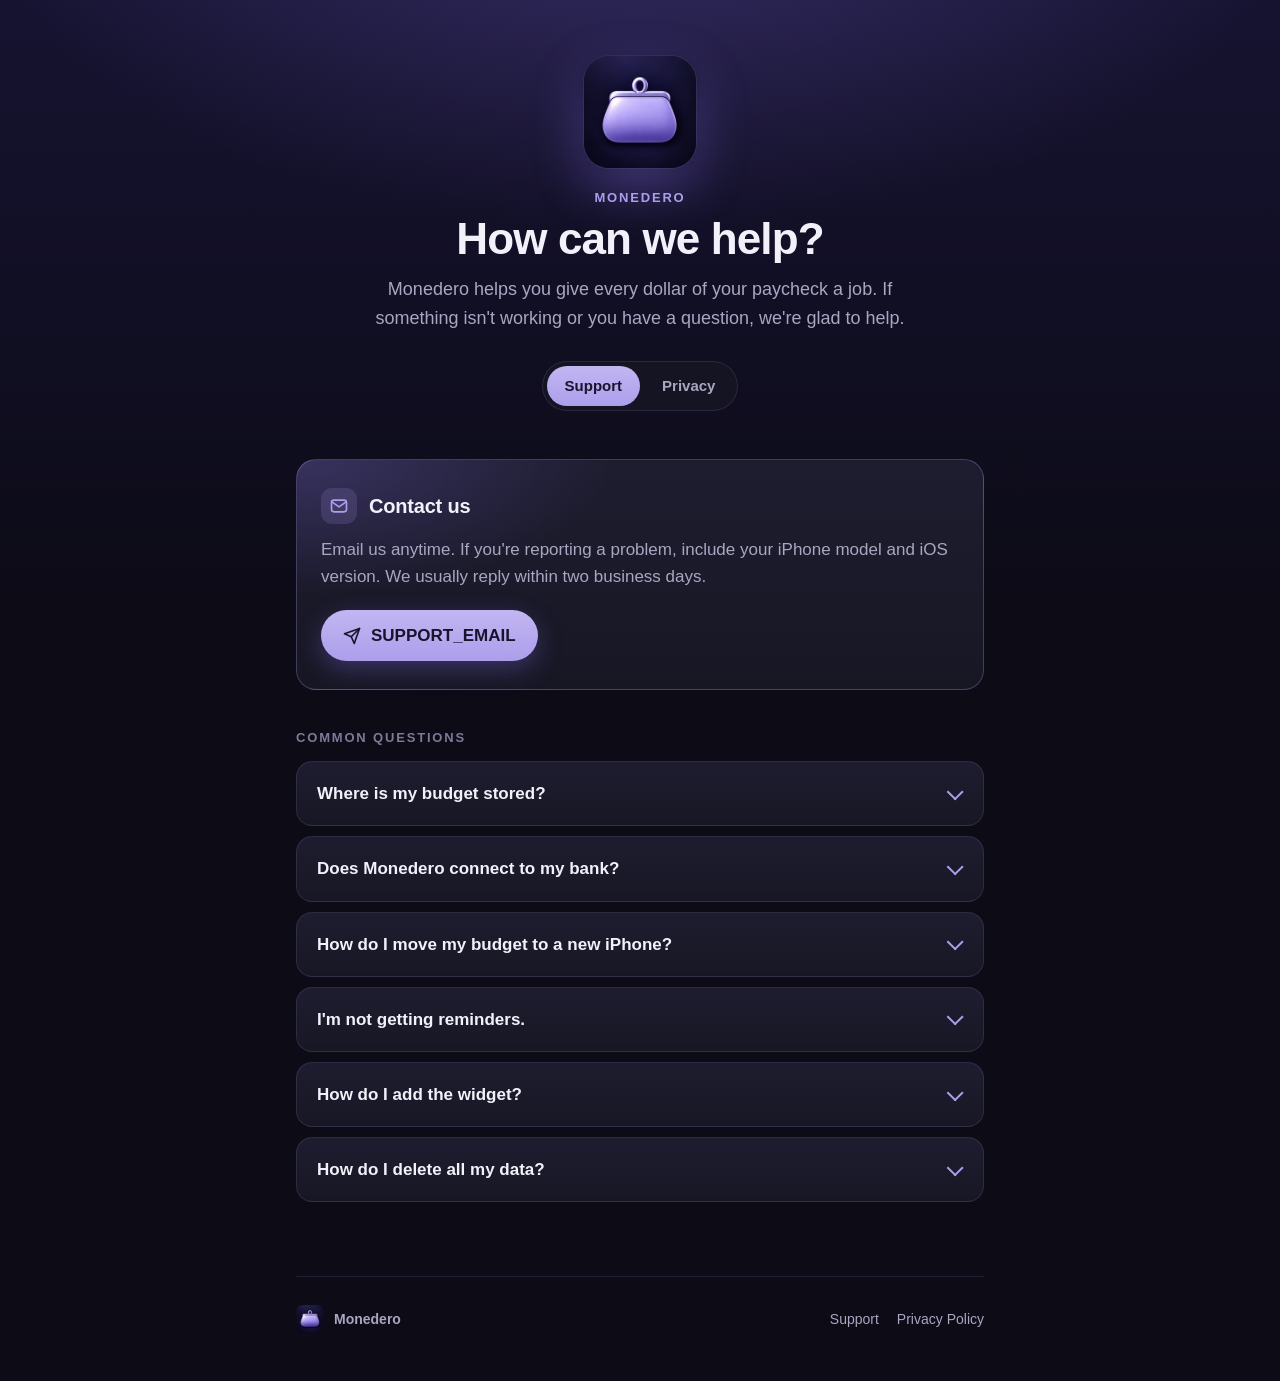
==== index.html @ c55773bd "Monedero support and privacy pages" ====
<!doctype html>
<html lang="en">
<head>
<meta charset="utf-8">
<meta name="viewport" content="width=device-width, initial-scale=1">
<title>Monedero</title>
<meta http-equiv="refresh" content="0; url=support.html">
<link rel="canonical" href="support.html">
</head>
<body>
<p><a href="support.html">Monedero Support</a> · <a href="privacy.html">Privacy Policy</a></p>
</body>
</html>
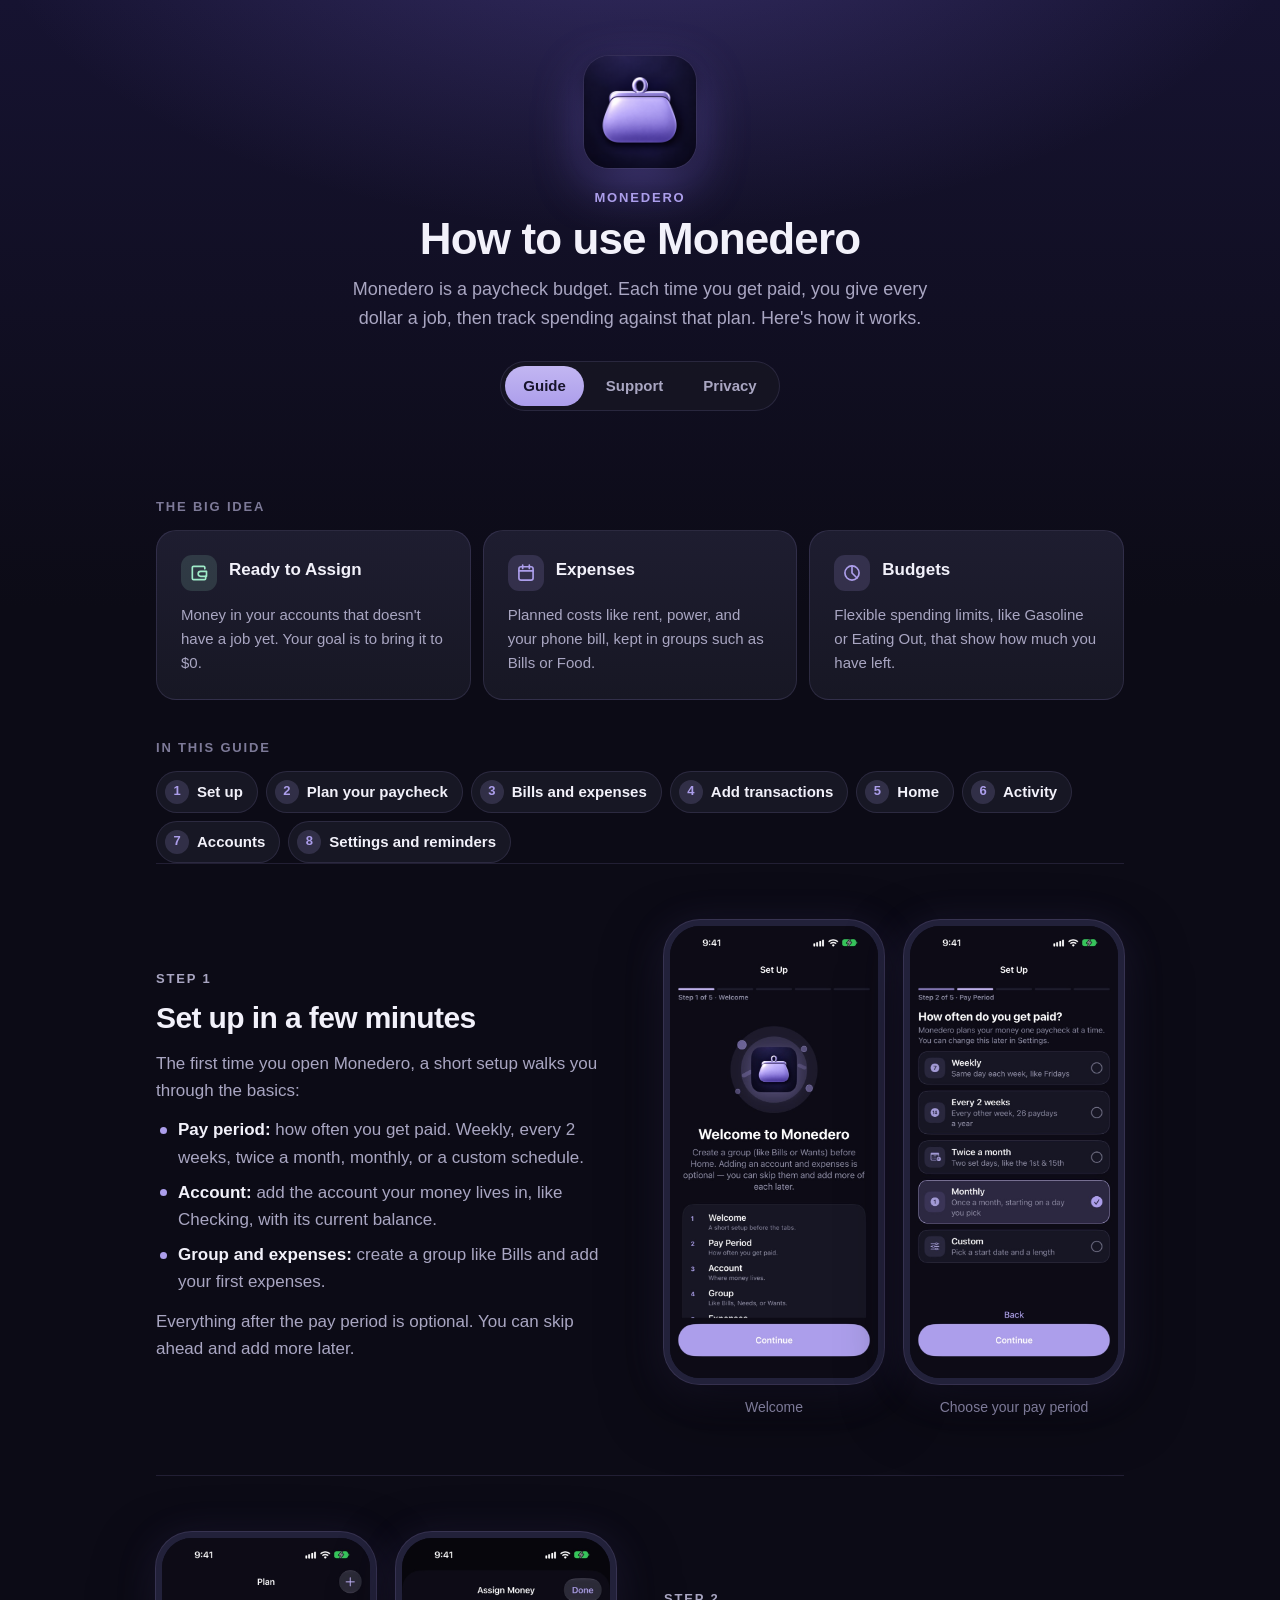
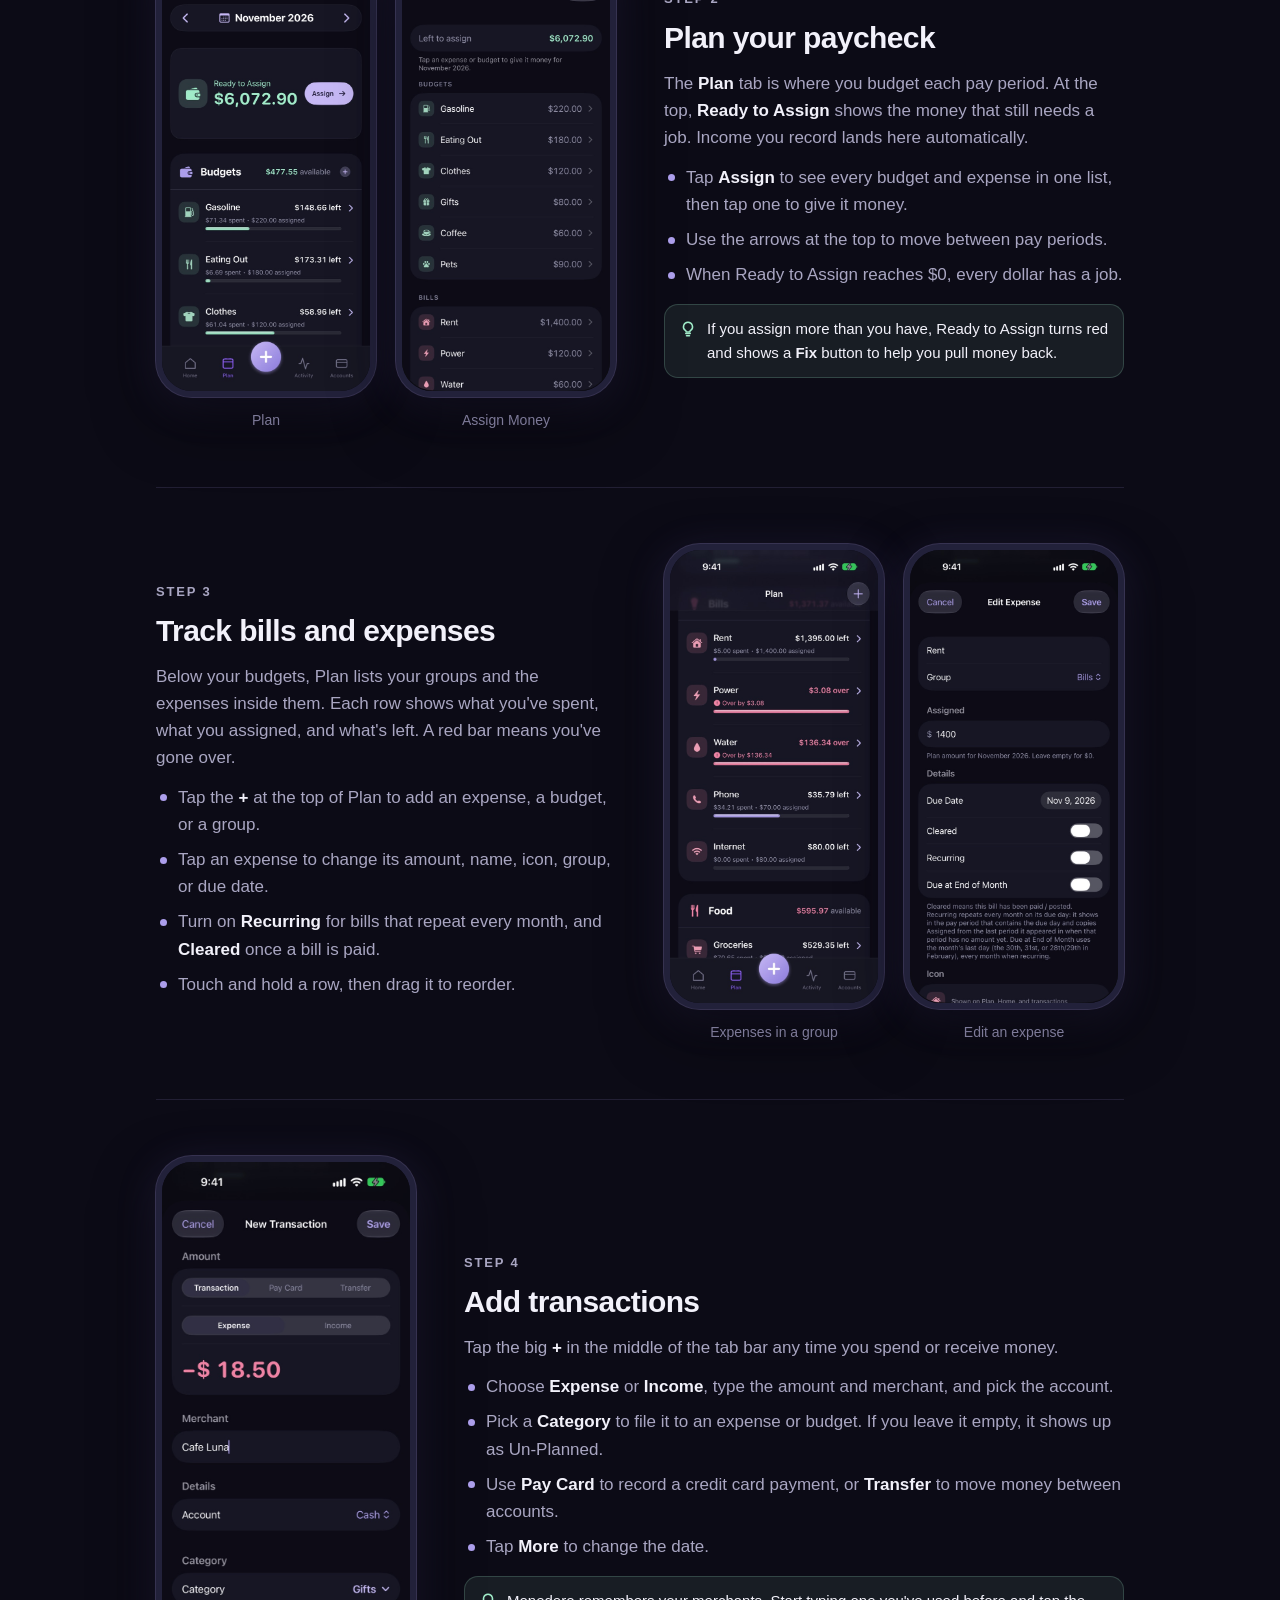
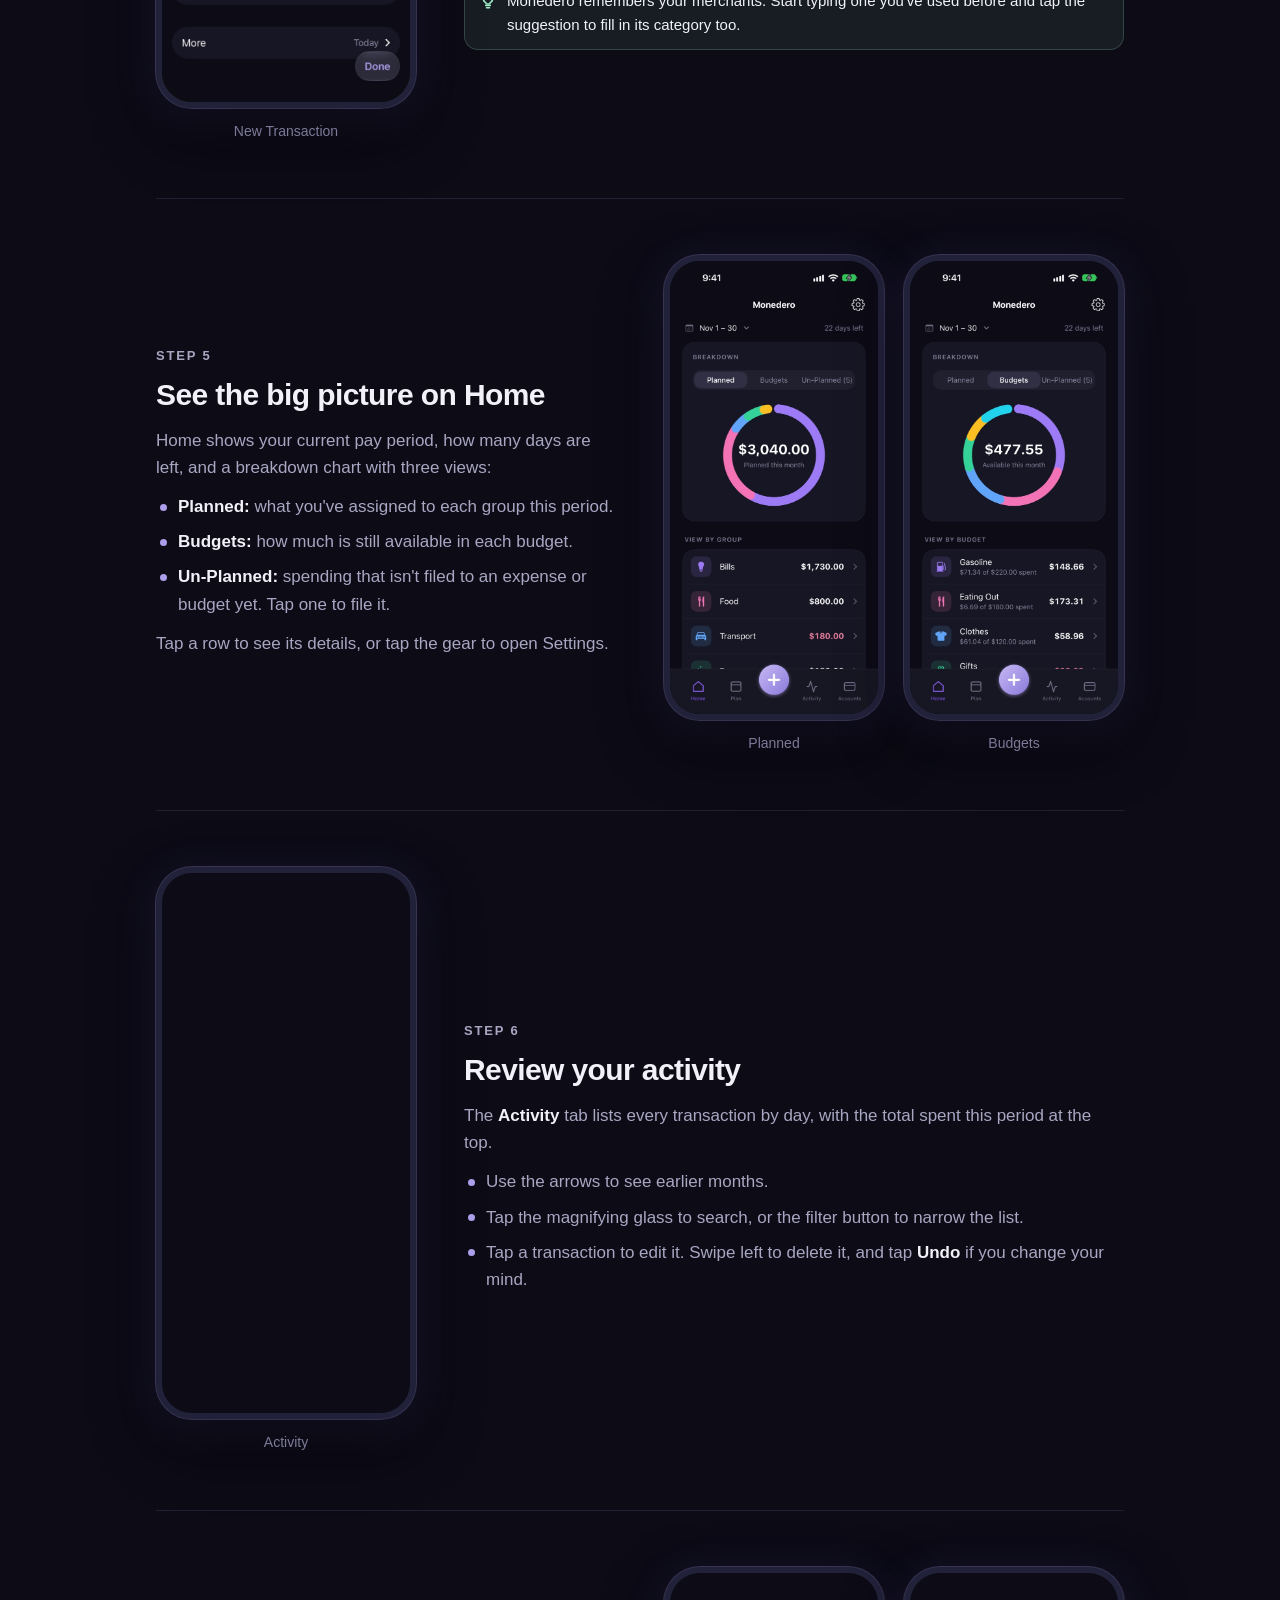
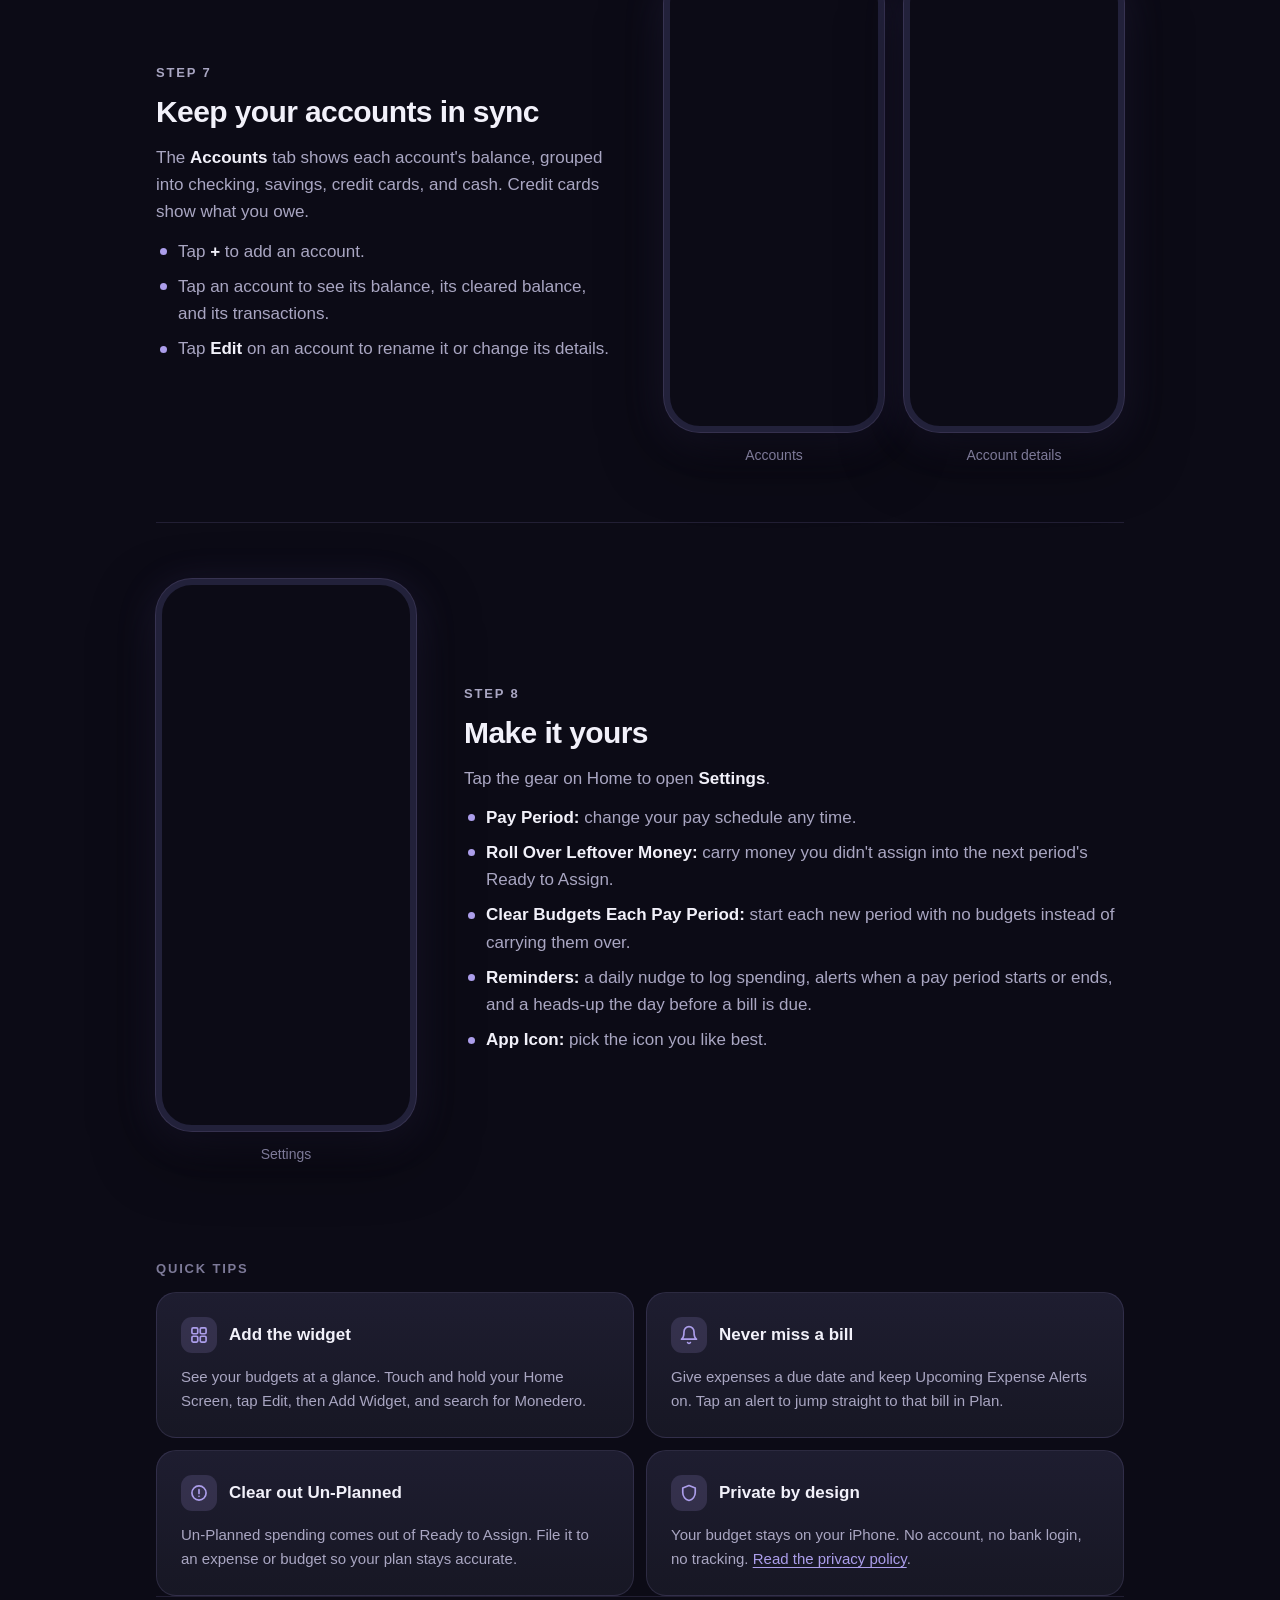
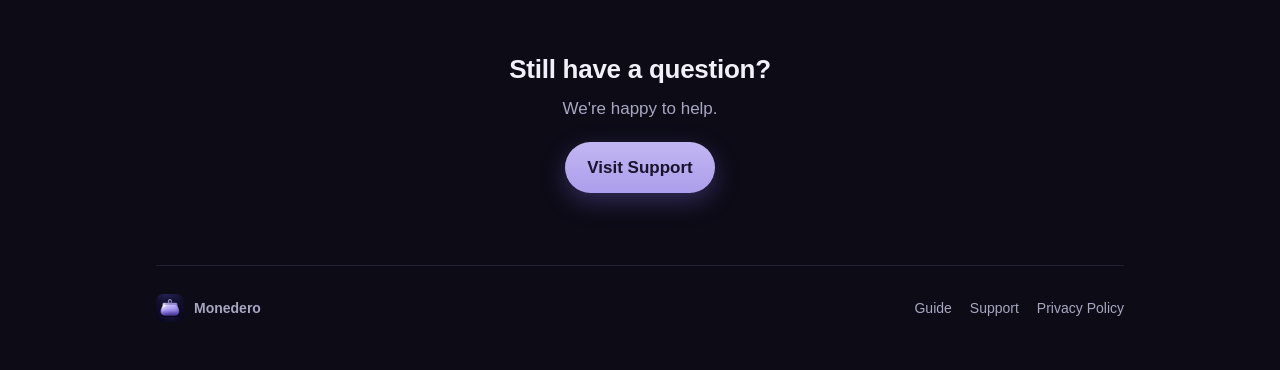
==== commit 521fd703: "Add How to Use Monedero guide with screenshots" ====
--- a/index.html
+++ b/index.html
@@ -4,8 +4,8 @@
 <meta charset="utf-8">
 <meta name="viewport" content="width=device-width, initial-scale=1">
 <title>Monedero</title>
-<meta http-equiv="refresh" content="0; url=support.html">
-<link rel="canonical" href="support.html">
+<meta http-equiv="refresh" content="0; url=guide.html">
+<link rel="canonical" href="guide.html">
 </head>
 <body>
 <p><a href="support.html">Monedero Support</a> · <a href="privacy.html">Privacy Policy</a></p>
